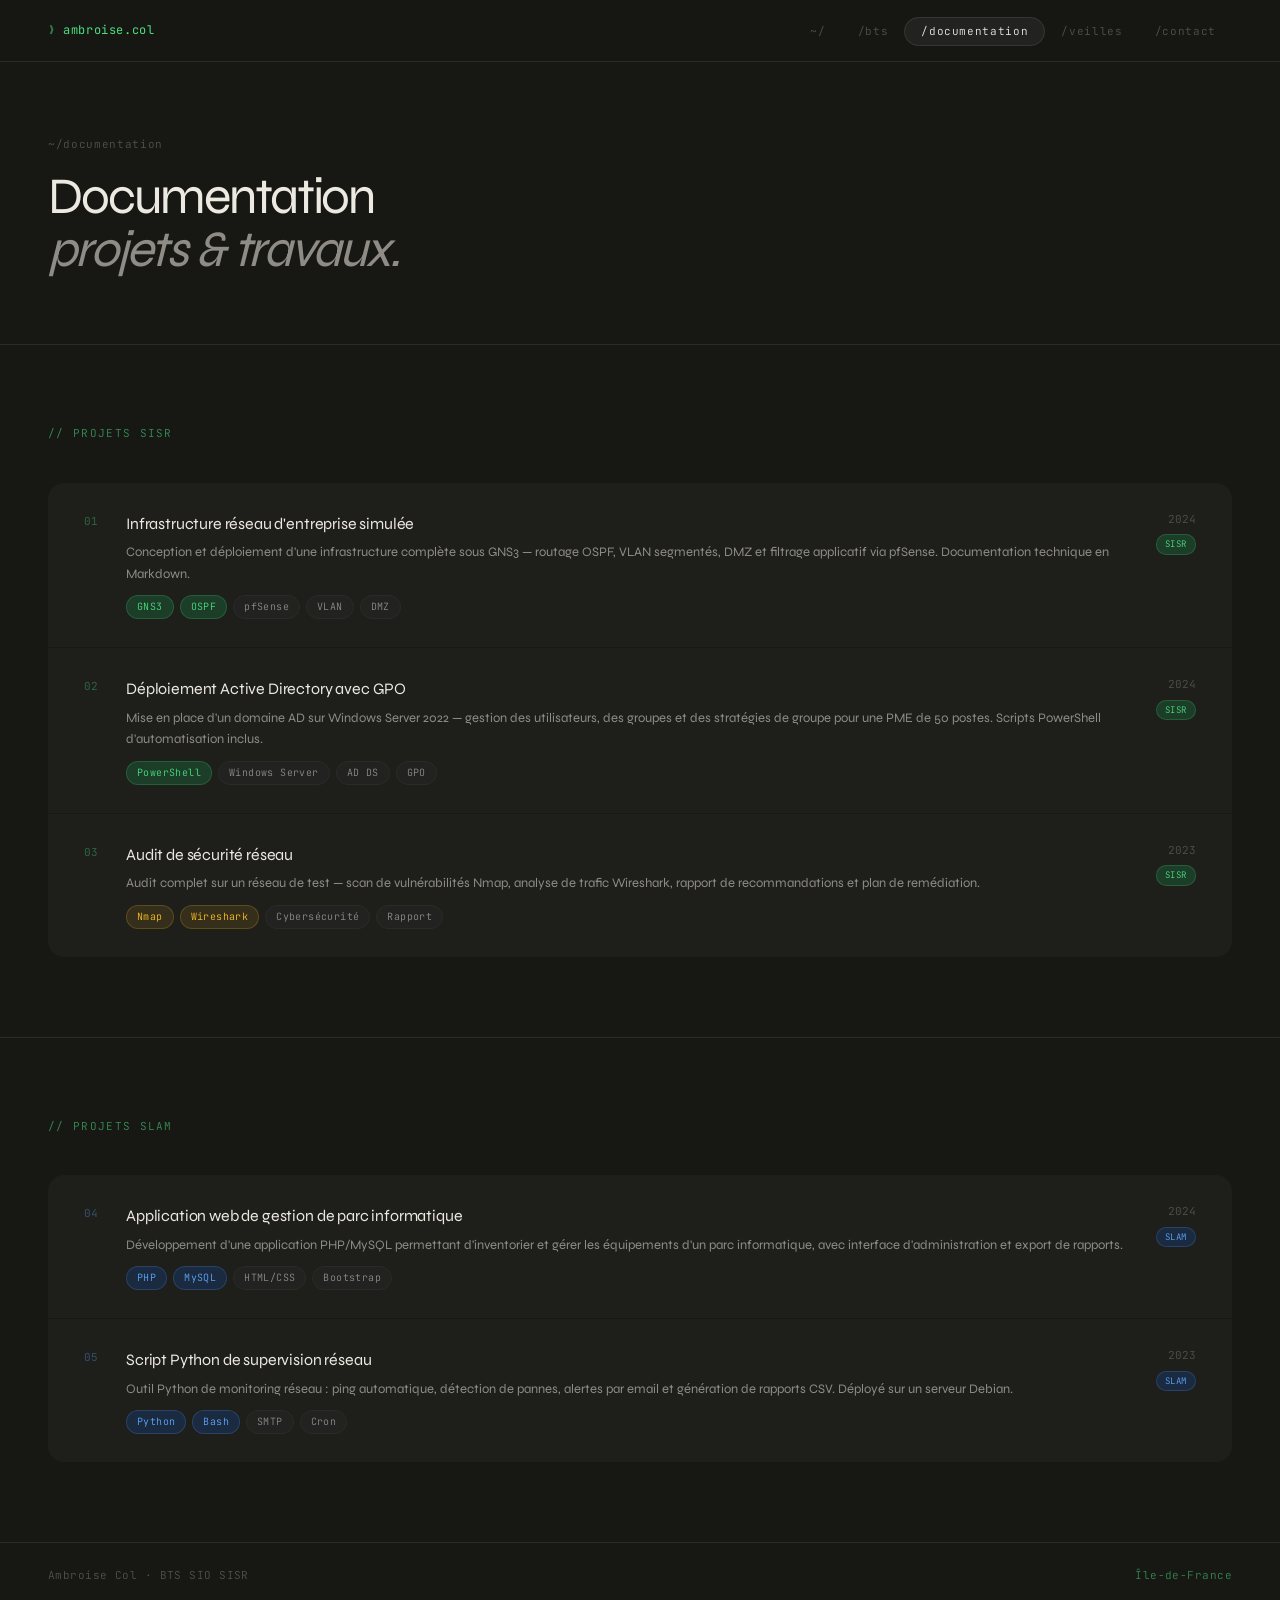
==== documentation.html @ 2d750469 "Add files via upload" ====
<!DOCTYPE html>
<html lang="fr">
<head>
<meta charset="UTF-8">
<meta name="viewport" content="width=device-width, initial-scale=1.0">
<title>Documentation — Ambroise Col</title>
<link rel="preconnect" href="https://fonts.googleapis.com">
<link href="https://fonts.googleapis.com/css2?family=JetBrains+Mono:wght@300;400;500&family=Syne:wght@300;400;500&display=swap" rel="stylesheet">
<link rel="stylesheet" href="style.css">
</head>
<body>

<nav>
  <a href="index.html" class="nav-logo">ambroise.col</a>
  <ul class="nav-links">
    <li><a href="index.html">~/</a></li>
    <li><a href="bts.html">/bts</a></li>
    <li><a href="documentation.html" class="active">/documentation</a></li>
    <li><a href="veilles.html">/veilles</a></li>
    <li><a href="contact.html">/contact</a></li>
  </ul>
</nav>

<main>
  <div class="page-header">
    <div class="breadcrumb">~/documentation</div>
    <h1>Documentation<br><span style="font-style:italic;color:var(--fg-muted);">projets &amp; travaux.</span></h1>
  </div>

  <section class="page-section">
    <div class="section-label">// projets sisr</div>
    <div class="list-rows reveal">

      <div class="project-item sisr">
        <div class="proj-num g">01</div>
        <div>
          <div class="proj-name">Infrastructure réseau d'entreprise simulée</div>
          <div class="proj-desc">Conception et déploiement d'une infrastructure complète sous GNS3 — routage OSPF, VLAN segmentés, DMZ et filtrage applicatif via pfSense. Documentation technique en Markdown.</div>
          <div class="tag-row"><span class="tag hi-green">GNS3</span><span class="tag hi-green">OSPF</span><span class="tag">pfSense</span><span class="tag">VLAN</span><span class="tag">DMZ</span></div>
        </div>
        <div style="display:flex;flex-direction:column;align-items:flex-end;gap:6px;">
          <div class="proj-year">2024</div>
          <div class="spé-badge sisr">SISR</div>
        </div>
      </div>

      <div class="project-item sisr">
        <div class="proj-num g">02</div>
        <div>
          <div class="proj-name">Déploiement Active Directory avec GPO</div>
          <div class="proj-desc">Mise en place d'un domaine AD sur Windows Server 2022 — gestion des utilisateurs, des groupes et des stratégies de groupe pour une PME de 50 postes. Scripts PowerShell d'automatisation inclus.</div>
          <div class="tag-row"><span class="tag hi-green">PowerShell</span><span class="tag">Windows Server</span><span class="tag">AD DS</span><span class="tag">GPO</span></div>
        </div>
        <div style="display:flex;flex-direction:column;align-items:flex-end;gap:6px;">
          <div class="proj-year">2024</div>
          <div class="spé-badge sisr">SISR</div>
        </div>
      </div>

      <div class="project-item sisr">
        <div class="proj-num g">03</div>
        <div>
          <div class="proj-name">Audit de sécurité réseau</div>
          <div class="proj-desc">Audit complet sur un réseau de test — scan de vulnérabilités Nmap, analyse de trafic Wireshark, rapport de recommandations et plan de remédiation.</div>
          <div class="tag-row"><span class="tag hi-amber">Nmap</span><span class="tag hi-amber">Wireshark</span><span class="tag">Cybersécurité</span><span class="tag">Rapport</span></div>
        </div>
        <div style="display:flex;flex-direction:column;align-items:flex-end;gap:6px;">
          <div class="proj-year">2023</div>
          <div class="spé-badge sisr">SISR</div>
        </div>
      </div>

    </div>
  </section>

  <section class="page-section">
    <div class="section-label">// projets slam</div>
    <div class="list-rows reveal">

      <div class="project-item slam">
        <div class="proj-num b">04</div>
        <div>
          <div class="proj-name">Application web de gestion de parc informatique</div>
          <div class="proj-desc">Développement d'une application PHP/MySQL permettant d'inventorier et gérer les équipements d'un parc informatique, avec interface d'administration et export de rapports.</div>
          <div class="tag-row"><span class="tag hi-blue">PHP</span><span class="tag hi-blue">MySQL</span><span class="tag">HTML/CSS</span><span class="tag">Bootstrap</span></div>
        </div>
        <div style="display:flex;flex-direction:column;align-items:flex-end;gap:6px;">
          <div class="proj-year">2024</div>
          <div class="spé-badge slam">SLAM</div>
        </div>
      </div>

      <div class="project-item slam">
        <div class="proj-num b">05</div>
        <div>
          <div class="proj-name">Script Python de supervision réseau</div>
          <div class="proj-desc">Outil Python de monitoring réseau : ping automatique, détection de pannes, alertes par email et génération de rapports CSV. Déployé sur un serveur Debian.</div>
          <div class="tag-row"><span class="tag hi-blue">Python</span><span class="tag hi-blue">Bash</span><span class="tag">SMTP</span><span class="tag">Cron</span></div>
        </div>
        <div style="display:flex;flex-direction:column;align-items:flex-end;gap:6px;">
          <div class="proj-year">2023</div>
          <div class="spé-badge slam">SLAM</div>
        </div>
      </div>

    </div>
  </section>
</main>

<footer>
  <p>Ambroise Col · BTS SIO SISR</p>
  <p style="color:var(--green);opacity:0.55;">Île-de-France</p>
</footer>

<script>
  const obs = new IntersectionObserver(e => e.forEach(x => { if(x.isIntersecting){ x.target.classList.add('visible'); obs.unobserve(x.target); } }), {threshold:0.07});
  document.querySelectorAll('.reveal, .project-item').forEach(el => { if(!el.classList.contains('reveal')) el.classList.add('reveal'); obs.observe(el); });
</script>
</body>
</html>
---- style.css ----
*, *::before, *::after { box-sizing: border-box; margin: 0; padding: 0; }

:root {
  --bg:       #171714;
  --bg2:      #1c1c19;
  --bg3:      #222220;
  --fg:       #ece9e1;
  --fg-muted: #8e8c85;
  --fg-faint: #52504b;
  --green:    #4ade80;
  --green-dim:#1c3d27;
  --blue:     #60a5fa;
  --blue-dim: #1a2a40;
  --amber:    #fbbf24;
  --border:   #2a2a27;
  --border2:  #363632;
  --surface:  #1e1e1b;
}

html { scroll-behavior: smooth; }

body {
  font-family: 'Syne', sans-serif;
  background: var(--bg);
  color: var(--fg);
  font-size: 16px;
  line-height: 1.6;
  font-weight: 300;
  min-height: 100vh;
}

::selection { background: var(--green-dim); color: var(--green); }

/* ── NAV ─────────────────────────────── */
nav {
  position: fixed; top: 0; left: 0; right: 0; z-index: 100;
  display: flex; justify-content: space-between; align-items: center;
  padding: 1.1rem 3rem;
  background: rgba(23,23,20,0.92);
  backdrop-filter: blur(20px);
  border-bottom: 1px solid var(--border);
}

.nav-logo {
  font-family: 'JetBrains Mono', monospace;
  font-size: 12px; color: var(--green);
  text-decoration: none; font-weight: 400; letter-spacing: 0.05em;
}
.nav-logo::before { content: '❯ '; opacity: 0.5; }

.nav-links { display: flex; gap: 0; list-style: none; }

.nav-links a {
  font-family: 'JetBrains Mono', monospace;
  font-size: 11px; color: var(--fg-faint);
  text-decoration: none; letter-spacing: 0.06em;
  padding: 0.4rem 1rem;
  border-radius: 40px;
  transition: color 0.2s, background 0.2s;
}
.nav-links a:hover { color: var(--fg-muted); }
.nav-links a.active {
  color: var(--fg);
  background: var(--bg3);
  border: 1px solid var(--border2);
}

/* ── MAIN WRAPPER ────────────────────── */
main { padding-top: 5rem; }

/* ── HERO ────────────────────────────── */
.hero {
  min-height: calc(100vh - 5rem);
  display: flex; align-items: center;
  padding: 4rem 3rem 4rem;
  border-bottom: 1px solid var(--border);
  position: relative; overflow: hidden;
}

.hero::after {
  content: '';
  position: absolute; top: 10%; left: -10%;
  width: 700px; height: 700px;
  background: radial-gradient(circle, rgba(74,222,128,0.045) 0%, transparent 65%);
  pointer-events: none;
}

.hero-inner { max-width: 820px; position: relative; z-index: 1; }

.terminal-prompt {
  display: flex; align-items: center; gap: 10px;
  font-family: 'JetBrains Mono', monospace; font-size: 12px;
  color: var(--fg-faint); margin-bottom: 2rem; letter-spacing: 0.04em;
}
.terminal-prompt .path { color: var(--green); opacity: 0.75; }

.cursor {
  width: 8px; height: 15px; background: var(--green);
  display: inline-block; animation: blink 1.2s step-end infinite;
  border-radius: 1px; vertical-align: middle;
}
@keyframes blink { 50% { opacity: 0; } }

h1 {
  font-size: clamp(3rem, 6vw, 5.2rem); font-weight: 300;
  line-height: 1.05; letter-spacing: -0.04em;
  margin-bottom: 1.2rem; color: var(--fg);
}
h1 .accent { color: var(--green); font-style: italic; }
h1 .dim    { color: var(--fg-muted); font-style: italic; }

.hero-sub {
  font-size: 1rem; color: var(--fg-muted);
  max-width: 480px; margin-bottom: 2rem;
  font-weight: 300; line-height: 1.8;
}

.hero-badge {
  display: inline-flex; align-items: center; gap: 8px;
  border: 1px solid rgba(74,222,128,0.3);
  background: rgba(74,222,128,0.06);
  border-radius: 40px; padding: 7px 16px;
  font-family: 'JetBrains Mono', monospace; font-size: 11px;
  color: var(--green); letter-spacing: 0.05em;
  margin-bottom: 2.5rem;
}
.hero-badge::before { content: '●'; font-size: 8px; animation: blink 2s step-end infinite; }

.hero-actions { display: flex; gap: 1rem; align-items: center; flex-wrap: wrap; }

/* ── BUTTONS ─────────────────────────── */
.btn {
  display: inline-flex; align-items: center; gap: 8px;
  padding: 0.65rem 1.4rem;
  font-family: 'JetBrains Mono', monospace; font-size: 12px;
  letter-spacing: 0.04em; border-radius: 40px;
  text-decoration: none; transition: all 0.25s; cursor: pointer; border: none;
}
.btn-primary { background: var(--green); color: #0a0a08; font-weight: 500; }
.btn-primary:hover { box-shadow: 0 0 24px rgba(74,222,128,0.2); transform: translateY(-1px); }
.btn-ghost { background: transparent; color: var(--fg-muted); border: 1px solid var(--border2); }
.btn-ghost:hover { border-color: var(--fg-faint); color: var(--fg); }

/* ── PAGE SECTIONS ───────────────────── */
.page-section { padding: 5rem 3rem; border-bottom: 1px solid var(--border); }
.page-section:last-of-type { border-bottom: none; }

.section-label {
  font-family: 'JetBrains Mono', monospace; font-size: 11px;
  letter-spacing: 0.12em; color: var(--green); opacity: 0.6;
  text-transform: uppercase; margin-bottom: 2.5rem;
}

h2 {
  font-size: clamp(1.8rem, 3.5vw, 2.8rem); font-weight: 300;
  letter-spacing: -0.03em; line-height: 1.1;
  margin-bottom: 1.25rem; color: var(--fg);
}

.section-line { width: 36px; height: 1px; background: var(--green); opacity: 0.35; margin-bottom: 2.5rem; }
.section-line.blue { background: var(--blue); }

/* ── TAGS ────────────────────────────── */
.tag {
  font-size: 10px; font-family: 'JetBrains Mono', monospace;
  background: var(--bg3); color: var(--fg-muted);
  padding: 3px 10px; border-radius: 20px;
  letter-spacing: 0.04em; border: 1px solid var(--border);
}
.tag.hi-green { background: var(--green-dim); color: var(--green); border-color: rgba(74,222,128,0.2); }
.tag.hi-blue  { background: var(--blue-dim);  color: var(--blue);  border-color: rgba(96,165,250,0.2); }
.tag.hi-amber { background: rgba(251,191,36,0.1); color: var(--amber); border-color: rgba(251,191,36,0.2); }
.tag-row { display: flex; flex-wrap: wrap; gap: 6px; }

/* ── CARDS GRID ──────────────────────── */
.card-grid {
  display: grid; gap: 1px; background: var(--border);
  border-radius: 16px; overflow: hidden;
}
.card-grid.cols-2 { grid-template-columns: 1fr 1fr; }
.card-grid.cols-3 { grid-template-columns: repeat(3, 1fr); }
.card-grid.auto   { grid-template-columns: repeat(auto-fill, minmax(220px, 1fr)); }

.card {
  background: var(--surface); padding: 1.75rem 2rem;
  transition: background 0.2s;
}
.card:hover { background: var(--bg3); }

/* ── LIST ROWS ───────────────────────── */
.list-rows { display: flex; flex-direction: column; gap: 1px; }
.list-rows .card:first-child { border-radius: 16px 16px 0 0; }
.list-rows .card:last-child  { border-radius: 0 0 16px 16px; }
.list-rows .card:only-child  { border-radius: 16px; }

/* ── PROJECT ITEM ────────────────────── */
.project-item {
  background: var(--surface); padding: 1.75rem 2.25rem;
  display: grid; grid-template-columns: auto 1fr auto;
  gap: 1.75rem; align-items: start;
  transition: background 0.2s; text-decoration: none; color: inherit;
  position: relative; overflow: hidden;
}
.project-item::before {
  content: ''; position: absolute; left: 0; top: 0; bottom: 0;
  width: 3px; opacity: 0; transition: opacity 0.2s;
}
.project-item.sisr::before { background: var(--green); }
.project-item.slam::before { background: var(--blue); }
.project-item:hover::before { opacity: 1; }
.project-item:hover { background: var(--bg3); }
.project-item:first-child { border-radius: 16px 16px 0 0; }
.project-item:last-child  { border-radius: 0 0 16px 16px; }

.proj-num { font-family: 'JetBrains Mono', monospace; font-size: 11px; opacity: 0.4; padding-top: 2px; }
.proj-num.g { color: var(--green); }
.proj-num.b { color: var(--blue); }

.proj-name { font-size: 1rem; font-weight: 400; letter-spacing: -0.01em; margin-bottom: 0.35rem; }
.proj-desc { font-size: 13px; color: var(--fg-muted); font-weight: 300; line-height: 1.65; margin-bottom: 0.65rem; }
.proj-year { font-family: 'JetBrains Mono', monospace; font-size: 11px; color: var(--fg-faint); white-space: nowrap; }

.spé-badge {
  font-size: 9px; font-family: 'JetBrains Mono', monospace;
  padding: 2px 8px; border-radius: 10px; letter-spacing: 0.06em;
}
.spé-badge.sisr { background: var(--green-dim); color: var(--green); border: 1px solid rgba(74,222,128,0.2); }
.spé-badge.slam { background: var(--blue-dim);  color: var(--blue);  border: 1px solid rgba(96,165,250,0.2); }

/* ── SKILL CATEGORY ──────────────────── */
.skill-cat {
  font-family: 'JetBrains Mono', monospace; font-size: 10px;
  color: var(--green); letter-spacing: 0.1em;
  text-transform: uppercase; opacity: 0.7; margin-bottom: 0.5rem;
}
.skill-cat.blue { color: var(--blue); }
.skill-cat.amber { color: var(--amber); }
.skill-title { font-size: 14px; font-weight: 500; margin-bottom: 0.85rem; color: var(--fg); }

/* ── CERT CARD ───────────────────────── */
.cert-dot { width: 7px; height: 7px; border-radius: 50%; display: inline-block; margin-right: 7px; vertical-align: middle; }
.cert-dot.ok  { background: var(--green); box-shadow: 0 0 7px rgba(74,222,128,0.5); }
.cert-dot.wip { background: var(--amber); }
.cert-name { font-size: 14px; font-weight: 500; margin-bottom: 4px; color: var(--fg); }
.cert-org  { font-size: 11px; color: var(--fg-faint); font-family: 'JetBrains Mono', monospace; letter-spacing: 0.04em; margin-bottom: 1rem; }
.cert-status { font-size: 11px; font-family: 'JetBrains Mono', monospace; display: flex; align-items: center; }
.cert-status.ok  { color: var(--green); }
.cert-status.wip { color: var(--amber); }

/* ── CONTACT ─────────────────────────── */
.contact-links { display: flex; flex-direction: column; gap: 1px; background: var(--border); border-radius: 16px; overflow: hidden; margin-bottom: 2rem; }
.contact-link {
  display: flex; justify-content: space-between; align-items: center;
  background: var(--surface); padding: 1.2rem 1.75rem;
  text-decoration: none; color: var(--fg); transition: background 0.2s;
}
.contact-link:hover { background: var(--bg3); }
.contact-link-label { font-size: 14px; font-weight: 400; }
.contact-link-value { font-family: 'JetBrains Mono', monospace; font-size: 11px; color: var(--fg-faint); }

/* ── FOOTER ──────────────────────────── */
footer {
  padding: 1.5rem 3rem;
  display: flex; justify-content: space-between; align-items: center;
  border-top: 1px solid var(--border);
  margin-top: auto;
}
footer p { font-size: 11px; color: var(--fg-faint); font-family: 'JetBrains Mono', monospace; letter-spacing: 0.04em; }

/* ── REVEAL ──────────────────────────── */
.reveal { opacity: 0; transform: translateY(14px); transition: opacity 0.5s ease, transform 0.5s ease; }
.reveal.visible { opacity: 1; transform: translateY(0); }

/* ── PAGE TITLE HEADER ───────────────── */
.page-header { padding: 3.5rem 3rem 3rem; border-bottom: 1px solid var(--border); }
.page-header .breadcrumb { font-family: 'JetBrains Mono', monospace; font-size: 11px; color: var(--fg-faint); letter-spacing: 0.06em; margin-bottom: 1rem; }
.page-header h1 { font-size: clamp(2rem, 4vw, 3.2rem); }

/* ── RESPONSIVE ──────────────────────── */
@media (max-width: 768px) {
  nav { padding: 1rem 1.25rem; }
  .nav-links a { padding: 0.4rem 0.6rem; }
  .hero, .page-section, .page-header { padding-left: 1.5rem; padding-right: 1.5rem; }
  .card-grid.cols-2, .card-grid.cols-3 { grid-template-columns: 1fr; }
  .project-item { grid-template-columns: auto 1fr; }
  footer { flex-direction: column; gap: 0.5rem; }
}
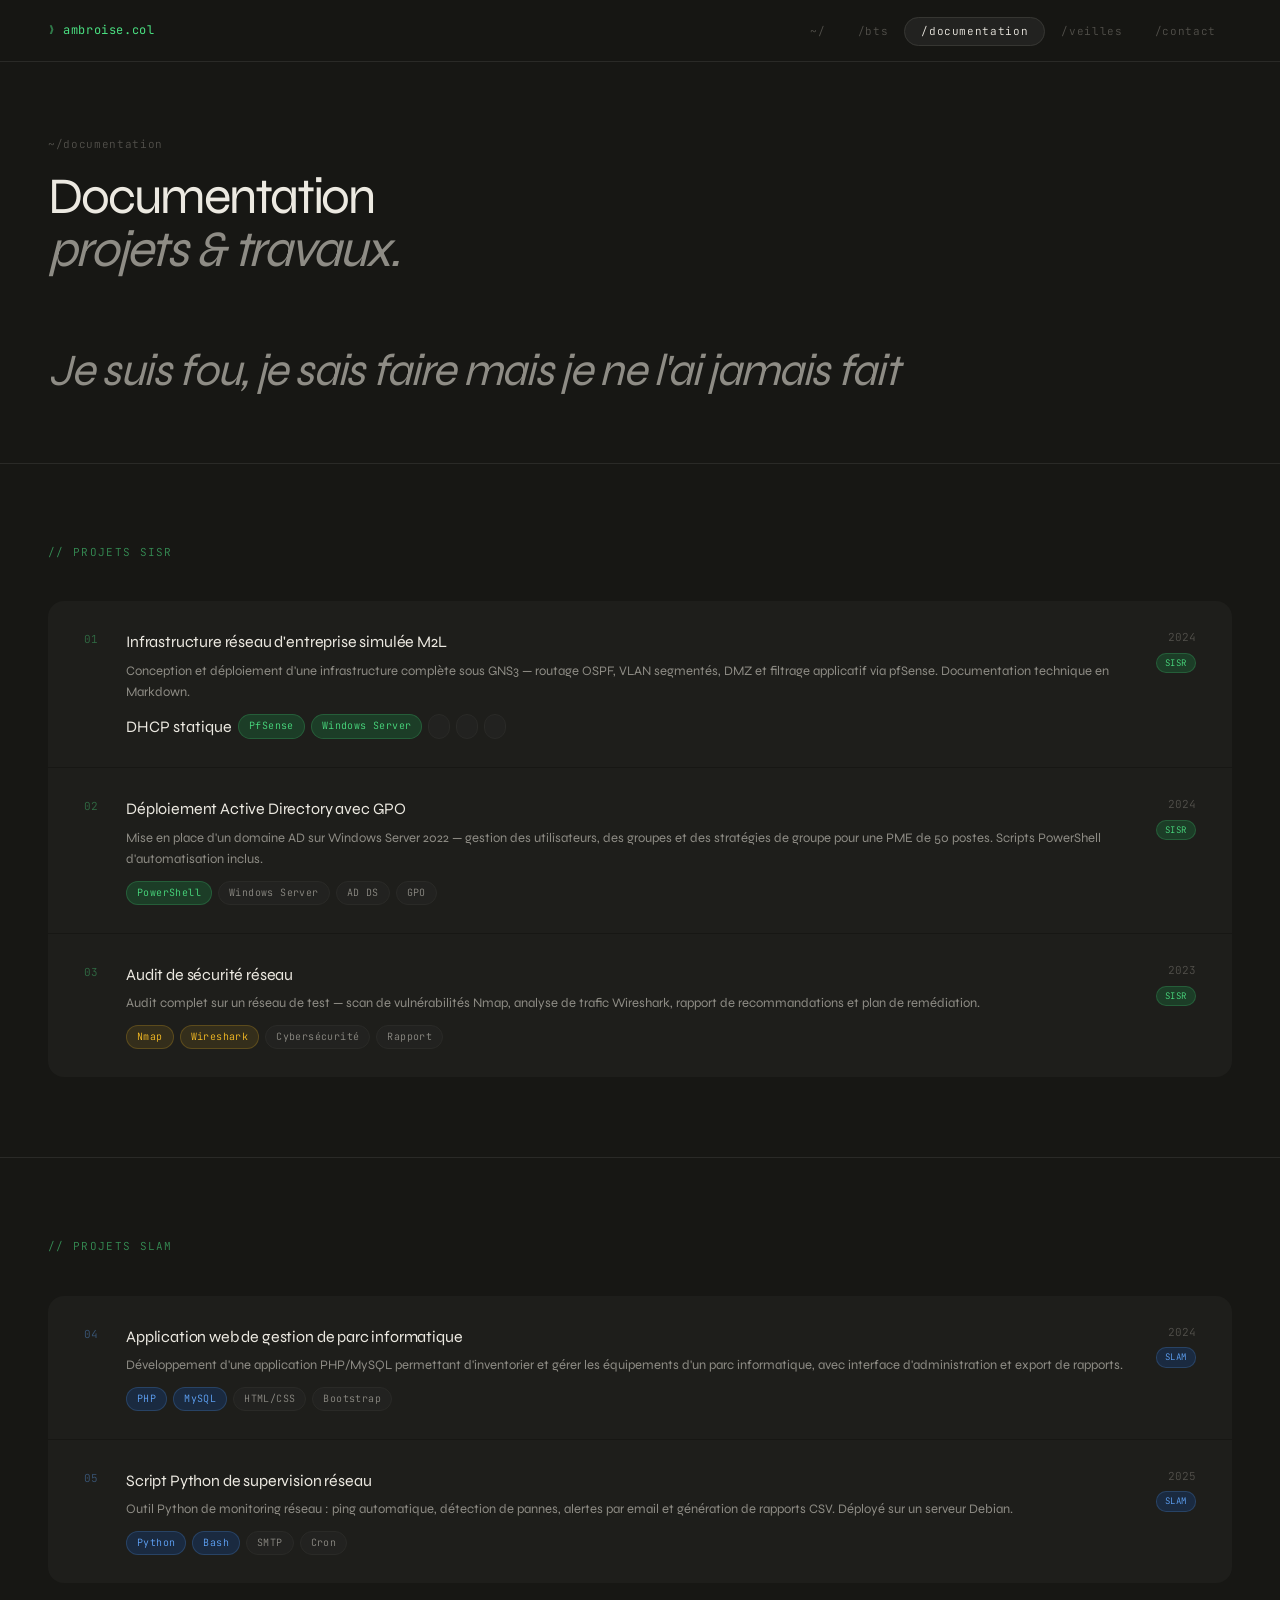
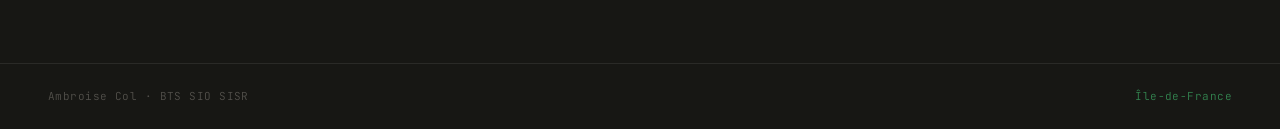
==== commit 8e0bd0cd: "Update documentation.html" ====
--- a/documentation.html
+++ b/documentation.html
@@ -25,6 +25,7 @@
   <div class="page-header">
     <div class="breadcrumb">~/documentation</div>
     <h1>Documentation<br><span style="font-style:italic;color:var(--fg-muted);">projets &amp; travaux.</span></h1>
+    <h2><br><span style="font-style:italic;color:var(--fg-muted);">Je suis fou, je sais faire mais je ne l'ai jamais fait</span></h2>
   </div>
 
   <section class="page-section">
@@ -34,9 +35,9 @@
       <div class="project-item sisr">
         <div class="proj-num g">01</div>
         <div>
-          <div class="proj-name">Infrastructure réseau d'entreprise simulée</div>
+          <div class="proj-name">Infrastructure réseau d'entreprise simulée M2L</div>
           <div class="proj-desc">Conception et déploiement d'une infrastructure complète sous GNS3 — routage OSPF, VLAN segmentés, DMZ et filtrage applicatif via pfSense. Documentation technique en Markdown.</div>
-          <div class="tag-row"><span class="tag hi-green">GNS3</span><span class="tag hi-green">OSPF</span><span class="tag">pfSense</span><span class="tag">VLAN</span><span class="tag">DMZ</span></div>
+          <div class="tag-row">DHCP statique<span class="tag hi-green">PfSense</span><span class="tag hi-green">Windows Server</span><span class="tag"></span><span class="tag"></span><span class="tag"></span></div>
         </div>
         <div style="display:flex;flex-direction:column;align-items:flex-end;gap:6px;">
           <div class="proj-year">2024</div>
@@ -98,7 +99,7 @@
           <div class="tag-row"><span class="tag hi-blue">Python</span><span class="tag hi-blue">Bash</span><span class="tag">SMTP</span><span class="tag">Cron</span></div>
         </div>
         <div style="display:flex;flex-direction:column;align-items:flex-end;gap:6px;">
-          <div class="proj-year">2023</div>
+          <div class="proj-year">2025</div>
           <div class="spé-badge slam">SLAM</div>
         </div>
       </div>
